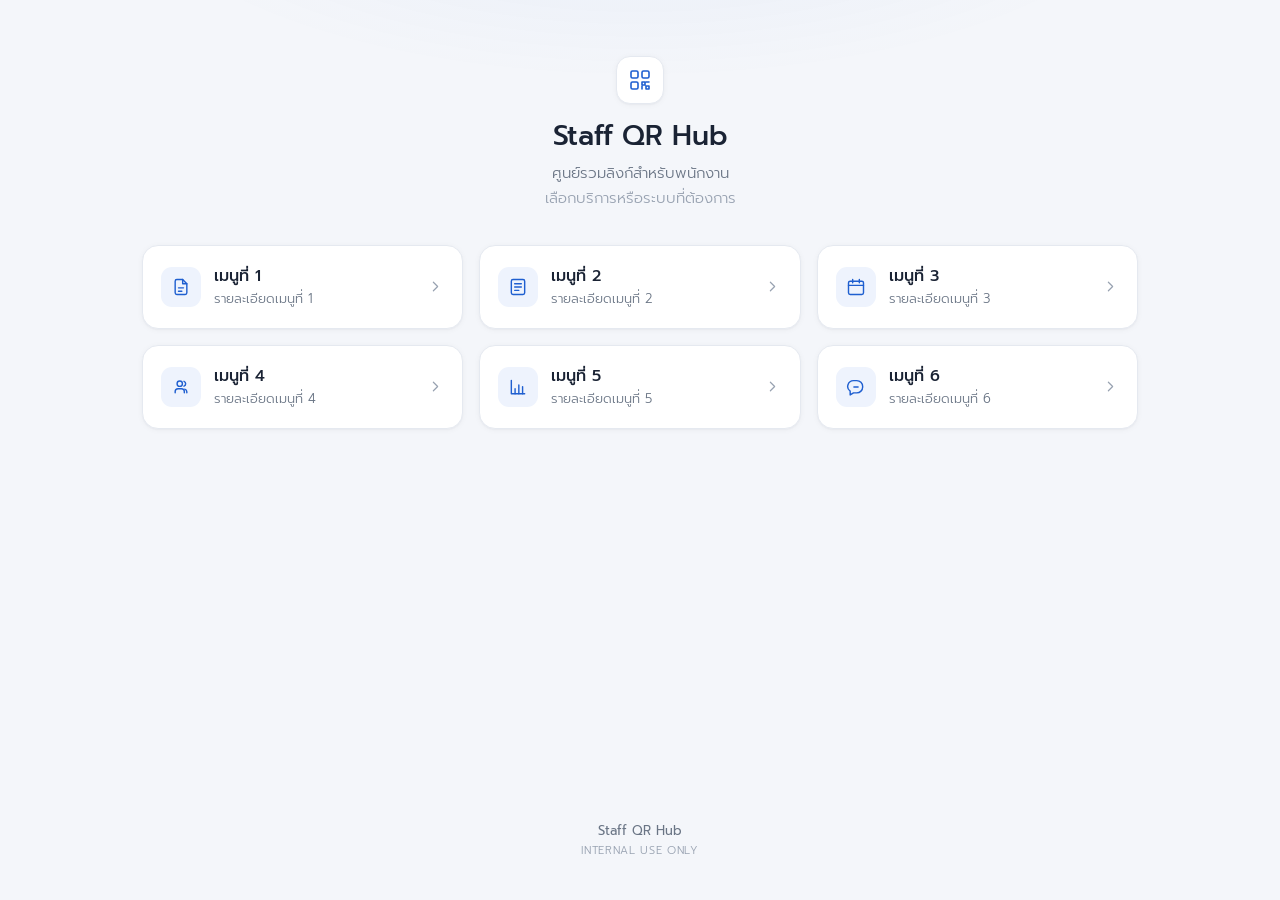
==== index.html @ 8002621c "first 2" ====
<!DOCTYPE html>
<html lang="th">
<head>
    <meta charset="UTF-8">
    <meta name="viewport" content="width=device-width, initial-scale=1.0">

    <title>Staff QR Hub</title>
    <meta name="description" content="ศูนย์รวมลิงก์สำหรับพนักงาน">
    <meta name="robots" content="noindex, nofollow">
    <meta name="theme-color" content="#f5f7fa">

    <link rel="preconnect" href="https://fonts.googleapis.com">
    <link rel="preconnect" href="https://fonts.gstatic.com" crossorigin>
    <link href="https://fonts.googleapis.com/css2?family=Prompt:wght@300;400;500;600&display=swap" rel="stylesheet">

    <link rel="stylesheet" href="assets/css/style.css">
</head>
<body>
    <div class="page">

        <header class="hero">
            <!--
                Logo placeholder
                แทนที่ทั้งบล็อกนี้ด้วยโลโก้จริงได้เลย เช่น
                <div class="hero__logo"><img src="assets/images/logo.svg" alt="โลโก้บริษัท"></div>
                ขนาดกล่องถูกกำหนดไว้ใน style.css แล้ว (.hero__logo)
            -->
            <div class="hero__logo" aria-hidden="true">
                <svg viewBox="0 0 24 24" fill="none" stroke="currentColor" stroke-width="1.6"
                     stroke-linecap="round" stroke-linejoin="round" focusable="false">
                    <rect x="3" y="3" width="7" height="7" rx="1.5"></rect>
                    <rect x="14" y="3" width="7" height="7" rx="1.5"></rect>
                    <rect x="3" y="14" width="7" height="7" rx="1.5"></rect>
                    <path d="M14 14h3v3h-3zM18 18h3v3h-3zM18 14h3M14 18v3"></path>
                </svg>
            </div>

            <h1 class="hero__title">Staff QR Hub</h1>

            <p class="hero__subtitle">
                ศูนย์รวมลิงก์สำหรับพนักงาน<br>
                <span class="hero__hint">เลือกบริการหรือระบบที่ต้องการ</span>
            </p>
        </header>

        <main>
            <h2 class="sr-only">รายการเมนู</h2>

            <!-- Card ทั้งหมดถูก render ด้วย assets/js/app.js จากข้อมูลใน assets/js/links.js -->
            <ul class="card-grid" id="linkGrid" aria-label="เมนูลิงก์สำหรับพนักงาน"></ul>

            <p class="grid-fallback" id="gridFallback" hidden>
                ยังไม่มีเมนูที่ตั้งค่าไว้ กรุณาเพิ่มข้อมูลในไฟล์ assets/js/links.js
            </p>
        </main>

        <footer class="footer">
            <p class="footer__name">Staff QR Hub</p>
            <p class="footer__note">Internal Use Only</p>
        </footer>

    </div>

    <script src="assets/js/links.js"></script>
    <script src="assets/js/app.js"></script>
</body>
</html>
---- assets/css/style.css ----
/* ==========================================================================
   Staff QR Hub — style.css
   Modern / Minimal / Professional — Mobile First
   --------------------------------------------------------------------------
   เปลี่ยน Brand Color ได้ที่ :root ด้านล่างจุดเดียว
   ========================================================================== */

/* --- Color system & tokens ----------------------------------------------- */
:root {
    /* Brand */
    --primary: #1f5fd0;
    --primary-dark: #17499f;
    --primary-soft: #eef3fd;
    --primary-ring: rgba(31, 95, 208, 0.22);

    /* Surfaces */
    --background: #f4f6fa;
    --surface: #ffffff;
    --surface-pressed: #f7f9fc;

    /* Text */
    --text-primary: #1a2334;
    --text-secondary: #6a7585;
    --text-tertiary: #98a2b1;

    /* Lines */
    --border: #e5e9f0;
    --border-hover: #c9d8f2;

    /* Elevation — อ่อนมากโดยตั้งใจ */
    --shadow-rest: 0 1px 2px rgba(18, 29, 48, 0.04),
                   0 1px 6px rgba(18, 29, 48, 0.04);
    --shadow-hover: 0 4px 10px rgba(18, 29, 48, 0.07),
                    0 10px 24px rgba(18, 29, 48, 0.07);

    /* Shape */
    --radius-card: 16px;
    --radius-icon: 11px;
    --radius-logo: 14px;

    /* Layout */
    --content-max: 1060px;
    --gutter: 16px;

    /* Motion */
    --ease: cubic-bezier(0.22, 0.68, 0.3, 1);
    --speed: 180ms;
}

/* --- Reset ---------------------------------------------------------------- */
*,
*::before,
*::after {
    box-sizing: border-box;
}

html {
    -webkit-text-size-adjust: 100%;
}

body {
    margin: 0;
    min-height: 100%;
    background-color: var(--background);
    color: var(--text-primary);
    font-family: "Prompt", -apple-system, BlinkMacSystemFont, "Segoe UI",
                 "Helvetica Neue", Arial, sans-serif;
    font-size: 16px;
    font-weight: 300;
    line-height: 1.6;
    overflow-x: hidden;
    -webkit-font-smoothing: antialiased;
    -moz-osx-font-smoothing: grayscale;
    -webkit-tap-highlight-color: transparent;
}

/* Decoration แบบ abstract บางมาก ไม่ใช้รูปภาพ ไม่รบกวน Content */
body::before {
    content: "";
    position: fixed;
    top: 0;
    left: 0;
    right: 0;
    height: 320px;
    background: radial-gradient(760px 300px at 50% -130px,
                rgba(31, 95, 208, 0.065), rgba(31, 95, 208, 0) 70%);
    pointer-events: none;
    z-index: 0;
}

h1, h2, h3, p, ul {
    margin: 0;
    padding: 0;
}

ul {
    list-style: none;
}

/* --- Layout shell --------------------------------------------------------- */
.page {
    position: relative;
    z-index: 1;
    width: 100%;
    max-width: var(--content-max);
    margin: 0 auto;
    padding: 26px var(--gutter) 24px;
    display: flex;
    flex-direction: column;
    min-height: 100vh;
}

.sr-only {
    position: absolute;
    width: 1px;
    height: 1px;
    margin: -1px;
    padding: 0;
    overflow: hidden;
    clip: rect(0 0 0 0);
    white-space: nowrap;
    border: 0;
}

/* --- Header (กระชับ ไม่กินพื้นที่ครึ่งจอ) -------------------------------- */
.hero {
    text-align: center;
    padding-bottom: 22px;
}

.hero__logo {
    width: 44px;
    height: 44px;
    margin: 0 auto 12px;
    display: flex;
    align-items: center;
    justify-content: center;
    border-radius: var(--radius-logo);
    background-color: var(--surface);
    border: 1px solid var(--border);
    box-shadow: var(--shadow-rest);
    color: var(--primary);
    overflow: hidden;
}

/* รองรับทั้ง SVG placeholder และไฟล์โลโก้จริงที่จะใส่ภายหลัง */
.hero__logo svg {
    width: 22px;
    height: 22px;
    display: block;
}

.hero__logo img {
    width: 100%;
    height: 100%;
    display: block;
    object-fit: contain;
}

.hero__title {
    font-size: 1.375rem;
    font-weight: 500;
    letter-spacing: -0.01em;
    line-height: 1.3;
    color: var(--text-primary);
}

.hero__subtitle {
    margin-top: 5px;
    font-size: 0.875rem;
    font-weight: 300;
    line-height: 1.65;
    color: var(--text-secondary);
}

.hero__hint {
    color: var(--text-tertiary);
}

/* --- Card grid ------------------------------------------------------------ */
.card-grid {
    display: grid;
    grid-template-columns: 1fr;
    gap: 12px;
    align-items: stretch;
}

.card-item {
    display: flex;
}

.grid-fallback {
    text-align: center;
    font-size: 0.9375rem;
    color: var(--text-secondary);
    padding: 28px 10px;
}

/* --- Card ----------------------------------------------------------------- */
.card {
    position: relative;
    display: flex;
    align-items: center;
    gap: 13px;
    width: 100%;
    min-height: 72px;
    padding: 15px 16px;
    background-color: var(--surface);
    border: 1px solid var(--border);
    border-radius: var(--radius-card);
    box-shadow: var(--shadow-rest);
    color: inherit;
    text-decoration: none;
    transition: transform var(--speed) var(--ease),
                box-shadow var(--speed) var(--ease),
                border-color var(--speed) var(--ease),
                background-color var(--speed) var(--ease);
}

.card__icon {
    flex: 0 0 auto;
    width: 38px;
    height: 38px;
    display: flex;
    align-items: center;
    justify-content: center;
    border-radius: var(--radius-icon);
    background-color: var(--primary-soft);
    color: var(--primary);
    transition: background-color var(--speed) var(--ease);
}

.card__icon svg {
    width: 19px;
    height: 19px;
    display: block;
}

.card__body {
    flex: 1 1 auto;
    min-width: 0;
    display: block;
}

.card__title {
    display: block;
    font-size: 0.9375rem;
    font-weight: 500;
    line-height: 1.45;
    color: var(--text-primary);
    overflow-wrap: anywhere;
    transition: color var(--speed) var(--ease);
}

.card__desc {
    /* -webkit-box + line-clamp กันคำอธิบายยาวจนดัน Card สูงผิดรูป */
    display: -webkit-box;
    -webkit-line-clamp: 2;
    line-clamp: 2;
    -webkit-box-orient: vertical;
    overflow: hidden;
    margin-top: 1px;
    font-size: 0.8125rem;
    font-weight: 300;
    line-height: 1.5;
    color: var(--text-secondary);
    overflow-wrap: anywhere;
}

.card__arrow {
    flex: 0 0 auto;
    display: flex;
    align-items: center;
    justify-content: center;
    width: 18px;
    height: 18px;
    color: var(--text-tertiary);
    transition: transform var(--speed) var(--ease),
                color var(--speed) var(--ease);
}

.card__arrow svg {
    width: 17px;
    height: 17px;
    display: block;
}

/* --- States --------------------------------------------------------------- */

/* Keyboard focus — ต้องเห็นชัด */
.card:focus-visible {
    outline: 2px solid var(--primary);
    outline-offset: 3px;
    border-color: var(--border-hover);
    box-shadow: var(--shadow-rest), 0 0 0 4px var(--primary-ring);
}

/* Touch active */
.card:active {
    transform: scale(0.99);
    background-color: var(--surface-pressed);
    border-color: var(--border-hover);
    box-shadow: var(--shadow-rest);
}

/* Hover — เฉพาะอุปกรณ์ที่มีเมาส์
   ใช้ transform อย่างเดียวในการขยับ จึงไม่ทำให้ layout กระโดด */
@media (hover: hover) and (pointer: fine) {
    .card:hover {
        transform: translateY(-2px);
        border-color: var(--border-hover);
        box-shadow: var(--shadow-hover);
    }

    .card:hover .card__title {
        color: var(--primary-dark);
    }

    .card:hover .card__arrow {
        transform: translateX(3px);
        color: var(--primary);
    }
}

/* --- Footer --------------------------------------------------------------- */
.footer {
    margin-top: auto;
    padding-top: 30px;
    text-align: center;
}

.footer__name {
    font-size: 0.8125rem;
    font-weight: 400;
    color: var(--text-secondary);
}

.footer__note {
    margin-top: 1px;
    font-size: 0.6875rem;
    font-weight: 300;
    letter-spacing: 0.06em;
    text-transform: uppercase;
    color: var(--text-tertiary);
}

/* --- Tablet: 2 cards / row ------------------------------------------------ */
@media (min-width: 768px) {
    :root {
        --gutter: 28px;
    }

    .page {
        padding-top: 44px;
        padding-bottom: 32px;
    }

    .hero {
        padding-bottom: 30px;
    }

    .hero__logo {
        width: 48px;
        height: 48px;
        margin-bottom: 14px;
    }

    .hero__logo svg {
        width: 24px;
        height: 24px;
    }

    .hero__title {
        font-size: 1.625rem;
    }

    .hero__subtitle {
        margin-top: 7px;
        font-size: 0.9375rem;
    }

    .card-grid {
        grid-template-columns: repeat(2, minmax(0, 1fr));
        gap: 14px;
    }

    .card {
        min-height: 80px;
        padding: 16px 18px;
    }
}

/* --- Desktop: 3 cards / row ----------------------------------------------- */
@media (min-width: 1024px) {
    :root {
        --gutter: 32px;
    }

    .page {
        padding-top: 56px;
        padding-bottom: 40px;
    }

    .hero {
        padding-bottom: 34px;
    }

    .hero__title {
        font-size: 1.75rem;
    }

    .card-grid {
        grid-template-columns: repeat(3, minmax(0, 1fr));
        gap: 16px;
    }

    .card {
        /* height:100% ทำให้ Card ในแถวเดียวกันสูงเท่ากันเสมอ */
        height: 100%;
        min-height: 84px;
        padding: 17px 18px;
    }

    .card__icon {
        width: 40px;
        height: 40px;
    }

    .card__icon svg {
        width: 20px;
        height: 20px;
    }

    .card__title {
        font-size: 1rem;
    }
}

/* --- Small phones (<= 359px) ---------------------------------------------- */
@media (max-width: 359px) {
    .page {
        padding-top: 22px;
    }

    .card {
        gap: 11px;
        padding: 14px;
    }

    .card__icon {
        width: 36px;
        height: 36px;
    }

    .card__icon svg {
        width: 18px;
        height: 18px;
    }
}

/* --- Landscape บนมือถือ: บีบ Header ลงอีก -------------------------------- */
@media (max-height: 480px) and (max-width: 767px) {
    .page {
        padding-top: 18px;
    }

    .hero {
        padding-bottom: 16px;
    }

    .hero__logo {
        margin-bottom: 8px;
    }
}

/* --- Reduced motion ------------------------------------------------------- */
@media (prefers-reduced-motion: reduce) {
    *,
    *::before,
    *::after {
        transition-duration: 0.01ms !important;
        animation-duration: 0.01ms !important;
    }

    .card:hover,
    .card:active {
        transform: none;
    }
}

/* --- Print ---------------------------------------------------------------- */
@media print {
    body {
        background: #fff;
    }

    body::before {
        display: none;
    }

    .card {
        box-shadow: none;
    }
}
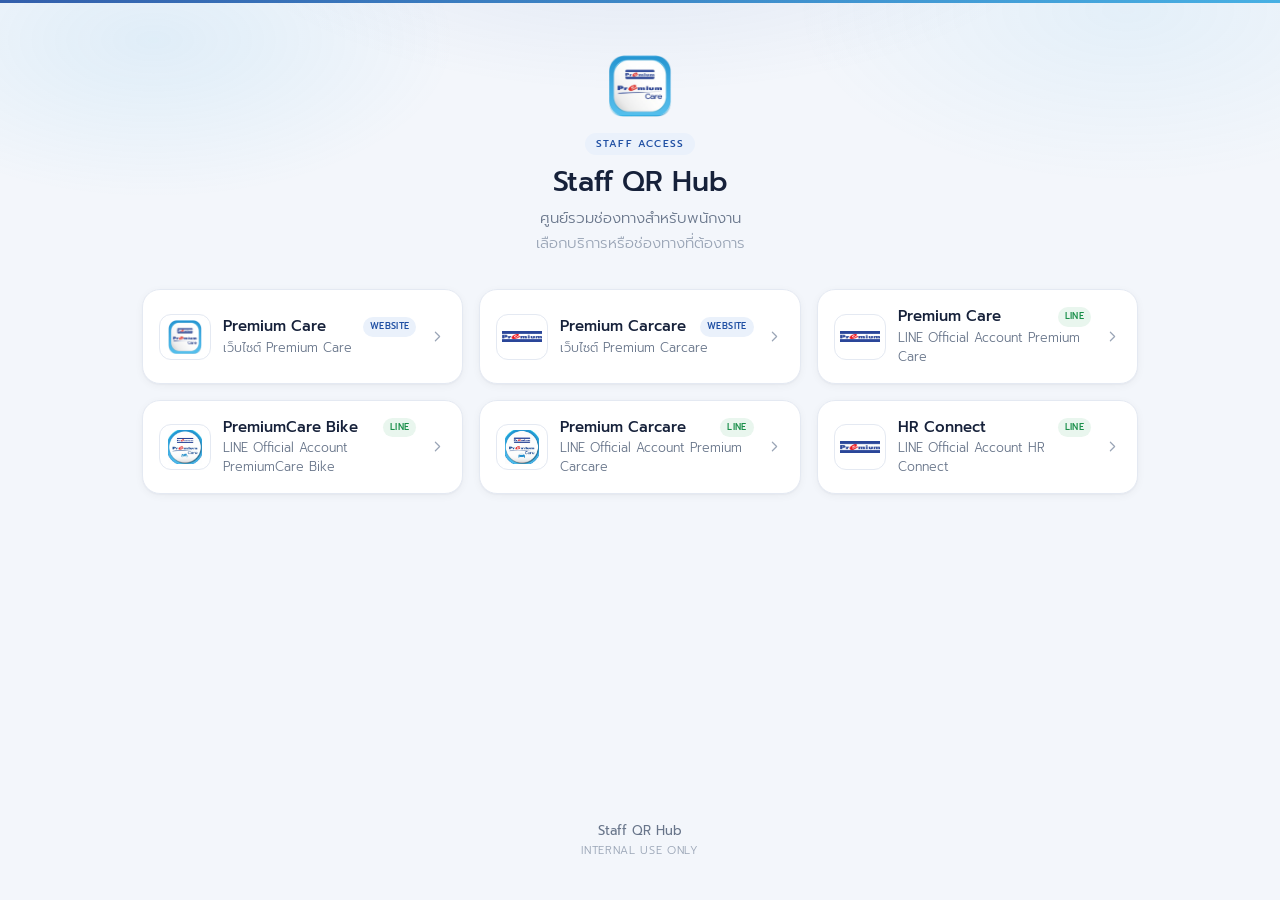
==== commit 5de512c6: "Update Staff QR Hub links and logos" ====
--- a/index.html
+++ b/index.html
@@ -7,7 +7,7 @@
     <title>Staff QR Hub</title>
     <meta name="description" content="ศูนย์รวมลิงก์สำหรับพนักงาน">
     <meta name="robots" content="noindex, nofollow">
-    <meta name="theme-color" content="#f5f7fa">
+    <meta name="theme-color" content="#f4f6fa">
 
     <link rel="preconnect" href="https://fonts.googleapis.com">
     <link rel="preconnect" href="https://fonts.gstatic.com" crossorigin>
@@ -20,26 +20,21 @@
 
         <header class="hero">
             <!--
-                Logo placeholder
-                แทนที่ทั้งบล็อกนี้ด้วยโลโก้จริงได้เลย เช่น
-                <div class="hero__logo"><img src="assets/images/logo.svg" alt="โลโก้บริษัท"></div>
+                โลโก้องค์กร — เปลี่ยนไฟล์ได้ที่ src ด้านล่าง
                 ขนาดกล่องถูกกำหนดไว้ใน style.css แล้ว (.hero__logo)
             -->
-            <div class="hero__logo" aria-hidden="true">
-                <svg viewBox="0 0 24 24" fill="none" stroke="currentColor" stroke-width="1.6"
-                     stroke-linecap="round" stroke-linejoin="round" focusable="false">
-                    <rect x="3" y="3" width="7" height="7" rx="1.5"></rect>
-                    <rect x="14" y="3" width="7" height="7" rx="1.5"></rect>
-                    <rect x="3" y="14" width="7" height="7" rx="1.5"></rect>
-                    <path d="M14 14h3v3h-3zM18 18h3v3h-3zM18 14h3M14 18v3"></path>
-                </svg>
+            <div class="hero__logo">
+                <img src="assets/images/logos/Premiumcare - Logo 1.png"
+                     alt="Premium Care" width="64" height="63" decoding="async">
             </div>
+
+            <p class="hero__badge">Staff Access</p>
 
             <h1 class="hero__title">Staff QR Hub</h1>
 
             <p class="hero__subtitle">
-                ศูนย์รวมลิงก์สำหรับพนักงาน<br>
-                <span class="hero__hint">เลือกบริการหรือระบบที่ต้องการ</span>
+                ศูนย์รวมช่องทางสำหรับพนักงาน<br>
+                <span class="hero__hint">เลือกบริการหรือช่องทางที่ต้องการ</span>
             </p>
         </header>
 
--- a/assets/css/style.css
+++ b/assets/css/style.css
@@ -1,6 +1,6 @@
 /* ==========================================================================
    Staff QR Hub — style.css
-   Modern / Minimal / Professional — Mobile First
+   Premium / Corporate / Modern / Minimal — Mobile First
    --------------------------------------------------------------------------
    เปลี่ยน Brand Color ได้ที่ :root ด้านล่างจุดเดียว
    ========================================================================== */
@@ -8,35 +8,44 @@
 /* --- Color system & tokens ----------------------------------------------- */
 :root {
     /* Brand */
-    --primary: #1f5fd0;
-    --primary-dark: #17499f;
-    --primary-soft: #eef3fd;
-    --primary-ring: rgba(31, 95, 208, 0.22);
+    --primary: #1f4fa3;
+    --primary-dark: #163a7c;
+    --primary-soft: #eaf1fb;
+    --primary-ring: rgba(31, 79, 163, 0.22);
+
+    /* Accent (ฟ้าอ่อนจากโลโก้) ใช้เฉพาะงาน decoration */
+    --accent: #36a9e1;
+    --accent-soft: #e8f5fd;
+
+    /* LINE */
+    --line-green: #1a8f4a;
+    --line-soft: #e9f6ee;
 
     /* Surfaces */
-    --background: #f4f6fa;
+    --background: #f3f6fb;
     --surface: #ffffff;
-    --surface-pressed: #f7f9fc;
+    --surface-muted: #f7f9fc;
+    --surface-pressed: #f5f8fc;
 
     /* Text */
-    --text-primary: #1a2334;
-    --text-secondary: #6a7585;
-    --text-tertiary: #98a2b1;
+    --text-primary: #16213a;
+    --text-secondary: #68758a;
+    --text-tertiary: #9aa5b6;
 
     /* Lines */
-    --border: #e5e9f0;
-    --border-hover: #c9d8f2;
+    --border: #e4e9f2;
+    --border-hover: #c2d5f0;
 
     /* Elevation — อ่อนมากโดยตั้งใจ */
-    --shadow-rest: 0 1px 2px rgba(18, 29, 48, 0.04),
-                   0 1px 6px rgba(18, 29, 48, 0.04);
-    --shadow-hover: 0 4px 10px rgba(18, 29, 48, 0.07),
-                    0 10px 24px rgba(18, 29, 48, 0.07);
+    --shadow-rest: 0 1px 2px rgba(16, 29, 56, 0.04),
+                   0 2px 8px rgba(16, 29, 56, 0.045);
+    --shadow-hover: 0 4px 10px rgba(16, 29, 56, 0.07),
+                    0 12px 26px rgba(16, 29, 56, 0.08);
 
     /* Shape */
-    --radius-card: 16px;
-    --radius-icon: 11px;
-    --radius-logo: 14px;
+    --radius-card: 18px;
+    --radius-logo: 12px;
+    --radius-pill: 999px;
 
     /* Layout */
     --content-max: 1060px;
@@ -74,18 +83,37 @@
     -webkit-tap-highlight-color: transparent;
 }
 
-/* Decoration แบบ abstract บางมาก ไม่ใช้รูปภาพ ไม่รบกวน Content */
+/*
+   Ambient background — สร้างด้วย CSS ล้วน ไม่ใช้ไฟล์รูป
+   เป็นแสงนวลสองจุดที่ด้านบน ความเข้มต่ำมาก จึงไม่แย่ง Card
+*/
 body::before {
     content: "";
     position: fixed;
     top: 0;
     left: 0;
     right: 0;
-    height: 320px;
-    background: radial-gradient(760px 300px at 50% -130px,
-                rgba(31, 95, 208, 0.065), rgba(31, 95, 208, 0) 70%);
+    height: 420px;
+    background:
+        radial-gradient(620px 260px at 50% -90px, rgba(31, 79, 163, 0.10), rgba(31, 79, 163, 0) 70%),
+        radial-gradient(420px 220px at 12% 40px, rgba(54, 169, 225, 0.10), rgba(54, 169, 225, 0) 72%),
+        radial-gradient(460px 240px at 88% 10px, rgba(54, 169, 225, 0.08), rgba(54, 169, 225, 0) 72%);
     pointer-events: none;
     z-index: 0;
+}
+
+/* เส้นคั่นบาง ๆ ใต้โซน Header ช่วยแยกชั้นให้หน้าดูมีโครงสร้าง */
+body::after {
+    content: "";
+    position: fixed;
+    top: 0;
+    left: 0;
+    right: 0;
+    height: 3px;
+    background: linear-gradient(90deg, var(--primary), var(--accent));
+    opacity: 0.9;
+    pointer-events: none;
+    z-index: 2;
 }
 
 h1, h2, h3, p, ul {
@@ -95,6 +123,10 @@
 
 ul {
     list-style: none;
+}
+
+img {
+    max-width: 100%;
 }
 
 /* --- Layout shell --------------------------------------------------------- */
@@ -129,27 +161,15 @@
 }
 
 .hero__logo {
-    width: 44px;
-    height: 44px;
-    margin: 0 auto 12px;
+    width: 58px;
+    height: 58px;
+    margin: 0 auto 10px;
     display: flex;
     align-items: center;
     justify-content: center;
-    border-radius: var(--radius-logo);
-    background-color: var(--surface);
-    border: 1px solid var(--border);
-    box-shadow: var(--shadow-rest);
-    color: var(--primary);
-    overflow: hidden;
-}
-
-/* รองรับทั้ง SVG placeholder และไฟล์โลโก้จริงที่จะใส่ภายหลัง */
-.hero__logo svg {
-    width: 22px;
-    height: 22px;
-    display: block;
-}
-
+}
+
+/* object-fit: contain — โลโก้ไม่ถูกยืด ไม่ว่าสัดส่วนไฟล์จะเป็นแบบใด */
 .hero__logo img {
     width: 100%;
     height: 100%;
@@ -157,8 +177,22 @@
     object-fit: contain;
 }
 
+.hero__badge {
+    display: inline-block;
+    padding: 3px 11px;
+    border-radius: var(--radius-pill);
+    background-color: var(--primary-soft);
+    color: var(--primary);
+    font-size: 0.625rem;
+    font-weight: 500;
+    letter-spacing: 0.12em;
+    text-transform: uppercase;
+    line-height: 1.6;
+}
+
 .hero__title {
-    font-size: 1.375rem;
+    margin-top: 8px;
+    font-size: 1.4375rem;
     font-weight: 500;
     letter-spacing: -0.01em;
     line-height: 1.3;
@@ -166,7 +200,7 @@
 }
 
 .hero__subtitle {
-    margin-top: 5px;
+    margin-top: 4px;
     font-size: 0.875rem;
     font-weight: 300;
     line-height: 1.65;
@@ -203,8 +237,8 @@
     align-items: center;
     gap: 13px;
     width: 100%;
-    min-height: 72px;
-    padding: 15px 16px;
+    min-height: 76px;
+    padding: 14px 15px;
     background-color: var(--surface);
     border: 1px solid var(--border);
     border-radius: var(--radius-card);
@@ -217,33 +251,62 @@
                 background-color var(--speed) var(--ease);
 }
 
+/* --- Logo area ------------------------------------------------------------ */
 .card__icon {
     flex: 0 0 auto;
-    width: 38px;
-    height: 38px;
+    width: 54px;
+    height: 46px;
     display: flex;
     align-items: center;
     justify-content: center;
-    border-radius: var(--radius-icon);
+    border-radius: var(--radius-logo);
     background-color: var(--primary-soft);
     color: var(--primary);
-    transition: background-color var(--speed) var(--ease);
+    transition: background-color var(--speed) var(--ease),
+                border-color var(--speed) var(--ease);
 }
 
 .card__icon svg {
-    width: 19px;
-    height: 19px;
+    width: 21px;
+    height: 21px;
     display: block;
 }
 
+/*
+   กล่องโลโก้ — พื้นขาว + เส้นบาง
+   โลโก้แต่ละไฟล์สัดส่วนไม่เท่ากัน (จัตุรัส / แนวนอน)
+   object-fit: contain + padding ทำให้ทุกใบดูเป็นระเบียบและไม่ถูกยืด
+*/
+.card__icon--logo {
+    background-color: var(--surface);
+    border: 1px solid var(--border);
+    padding: 5px;
+}
+
+.card__icon--logo img {
+    width: 100%;
+    height: 100%;
+    display: block;
+    object-fit: contain;
+}
+
+/* --- Card text ------------------------------------------------------------ */
 .card__body {
     flex: 1 1 auto;
     min-width: 0;
     display: block;
 }
 
+/* แถวบน: ชื่อเมนู + Badge — Badge ชิดขวา ไม่ทับข้อความ */
+.card__row {
+    display: flex;
+    align-items: center;
+    gap: 7px;
+}
+
 .card__title {
-    display: block;
+    flex: 0 1 auto;
+    min-width: 0;
     font-size: 0.9375rem;
     font-weight: 500;
     line-height: 1.45;
@@ -260,13 +323,38 @@
     -webkit-box-orient: vertical;
     overflow: hidden;
     margin-top: 1px;
-    font-size: 0.8125rem;
+    font-size: 0.75rem;
     font-weight: 300;
     line-height: 1.5;
     color: var(--text-secondary);
     overflow-wrap: anywhere;
 }
 
+/* --- Badge: WEBSITE / LINE ------------------------------------------------ */
+/* วางอยู่ระหว่างข้อความกับ Arrow — ไม่เบียดข้อความเพราะ body ยืดหดได้ */
+.card__badge {
+    flex: 0 0 auto;
+    margin-left: auto;
+    padding: 2px 7px;
+    border-radius: var(--radius-pill);
+    font-size: 0.5625rem;
+    font-weight: 500;
+    letter-spacing: 0.04em;
+    line-height: 1.75;
+    white-space: nowrap;
+}
+
+.card__badge--website {
+    background-color: var(--primary-soft);
+    color: var(--primary);
+}
+
+.card__badge--line {
+    background-color: var(--line-soft);
+    color: var(--line-green);
+}
+
+/* --- Arrow ---------------------------------------------------------------- */
 .card__arrow {
     flex: 0 0 auto;
     display: flex;
@@ -313,7 +401,7 @@
     }
 
     .card:hover .card__title {
-        color: var(--primary-dark);
+        color: var(--primary);
     }
 
     .card:hover .card__arrow {
@@ -344,6 +432,48 @@
     color: var(--text-tertiary);
 }
 
+/* ==========================================================================
+   Entrance animation — CSS ล้วน ไม่ใช้ Library
+   ========================================================================== */
+@keyframes riseIn {
+    from {
+        opacity: 0;
+        transform: translateY(10px);
+    }
+    to {
+        opacity: 1;
+        transform: translateY(0);
+    }
+}
+
+.hero,
+.card-item,
+.footer {
+    animation: riseIn 420ms var(--ease) both;
+}
+
+.hero {
+    animation-delay: 0ms;
+}
+
+/* Stagger ทีละ 40ms */
+.card-item:nth-child(1)  { animation-delay:  80ms; }
+.card-item:nth-child(2)  { animation-delay: 120ms; }
+.card-item:nth-child(3)  { animation-delay: 160ms; }
+.card-item:nth-child(4)  { animation-delay: 200ms; }
+.card-item:nth-child(5)  { animation-delay: 240ms; }
+.card-item:nth-child(6)  { animation-delay: 280ms; }
+.card-item:nth-child(7)  { animation-delay: 320ms; }
+.card-item:nth-child(8)  { animation-delay: 360ms; }
+.card-item:nth-child(9)  { animation-delay: 400ms; }
+.card-item:nth-child(10) { animation-delay: 440ms; }
+.card-item:nth-child(11) { animation-delay: 480ms; }
+.card-item:nth-child(n+12) { animation-delay: 520ms; }
+
+.footer {
+    animation-delay: 560ms;
+}
+
 /* --- Tablet: 2 cards / row ------------------------------------------------ */
 @media (min-width: 768px) {
     :root {
@@ -360,14 +490,9 @@
     }
 
     .hero__logo {
-        width: 48px;
-        height: 48px;
-        margin-bottom: 14px;
-    }
-
-    .hero__logo svg {
-        width: 24px;
-        height: 24px;
+        width: 64px;
+        height: 64px;
+        margin-bottom: 12px;
     }
 
     .hero__title {
@@ -375,7 +500,7 @@
     }
 
     .hero__subtitle {
-        margin-top: 7px;
+        margin-top: 6px;
         font-size: 0.9375rem;
     }
 
@@ -385,8 +510,12 @@
     }
 
     .card {
-        min-height: 80px;
-        padding: 16px 18px;
+        min-height: 84px;
+        padding: 15px 17px;
+    }
+
+    .card__desc {
+        font-size: 0.78125rem;
     }
 }
 
@@ -397,7 +526,7 @@
     }
 
     .page {
-        padding-top: 56px;
+        padding-top: 54px;
         padding-bottom: 40px;
     }
 
@@ -417,22 +546,36 @@
     .card {
         /* height:100% ทำให้ Card ในแถวเดียวกันสูงเท่ากันเสมอ */
         height: 100%;
-        min-height: 84px;
-        padding: 17px 18px;
+        min-height: 88px;
+        padding: 16px 16px;
+        gap: 12px;
     }
 
     .card__icon {
-        width: 40px;
-        height: 40px;
-    }
-
-    .card__icon svg {
-        width: 20px;
-        height: 20px;
+        width: 52px;
+        height: 46px;
     }
 
     .card__title {
-        font-size: 1rem;
+        font-size: 0.9375rem;
+    }
+}
+
+/* --- Desktop ช่วงแคบ (1024-1199px): บีบระยะให้ชื่อเมนูอยู่บรรทัดเดียว ----- */
+@media (min-width: 1024px) and (max-width: 1199px) {
+    .card {
+        padding: 15px 14px;
+        gap: 11px;
+    }
+
+    .card__icon {
+        width: 48px;
+        height: 42px;
+    }
+
+    .card__badge {
+        padding: 2px 6px;
+        letter-spacing: 0.02em;
     }
 }
 
@@ -443,18 +586,24 @@
     }
 
     .card {
-        gap: 11px;
-        padding: 14px;
+        gap: 10px;
+        padding: 12px;
     }
 
     .card__icon {
-        width: 36px;
-        height: 36px;
-    }
-
-    .card__icon svg {
-        width: 18px;
-        height: 18px;
+        width: 46px;
+        height: 40px;
+    }
+
+    /* ย่อชื่อเมนูและ Badge เล็กน้อย เพื่อให้อยู่บรรทัดเดียวบนจอ 320px */
+    .card__title {
+        font-size: 0.90625rem;
+    }
+
+    .card__badge {
+        padding: 2px 6px;
+        font-size: 0.53125rem;
+        letter-spacing: 0.02em;
     }
 }
 
@@ -469,7 +618,9 @@
     }
 
     .hero__logo {
-        margin-bottom: 8px;
+        width: 48px;
+        height: 48px;
+        margin-bottom: 6px;
     }
 }
 
@@ -480,6 +631,16 @@
     *::after {
         transition-duration: 0.01ms !important;
         animation-duration: 0.01ms !important;
+        animation-delay: 0ms !important;
+        animation-iteration-count: 1 !important;
+    }
+
+    .hero,
+    .card-item,
+    .footer {
+        animation: none;
+        opacity: 1;
+        transform: none;
     }
 
     .card:hover,
@@ -494,8 +655,15 @@
         background: #fff;
     }
 
-    body::before {
+    body::before,
+    body::after {
         display: none;
+    }
+
+    .hero,
+    .card-item,
+    .footer {
+        animation: none;
     }
 
     .card {
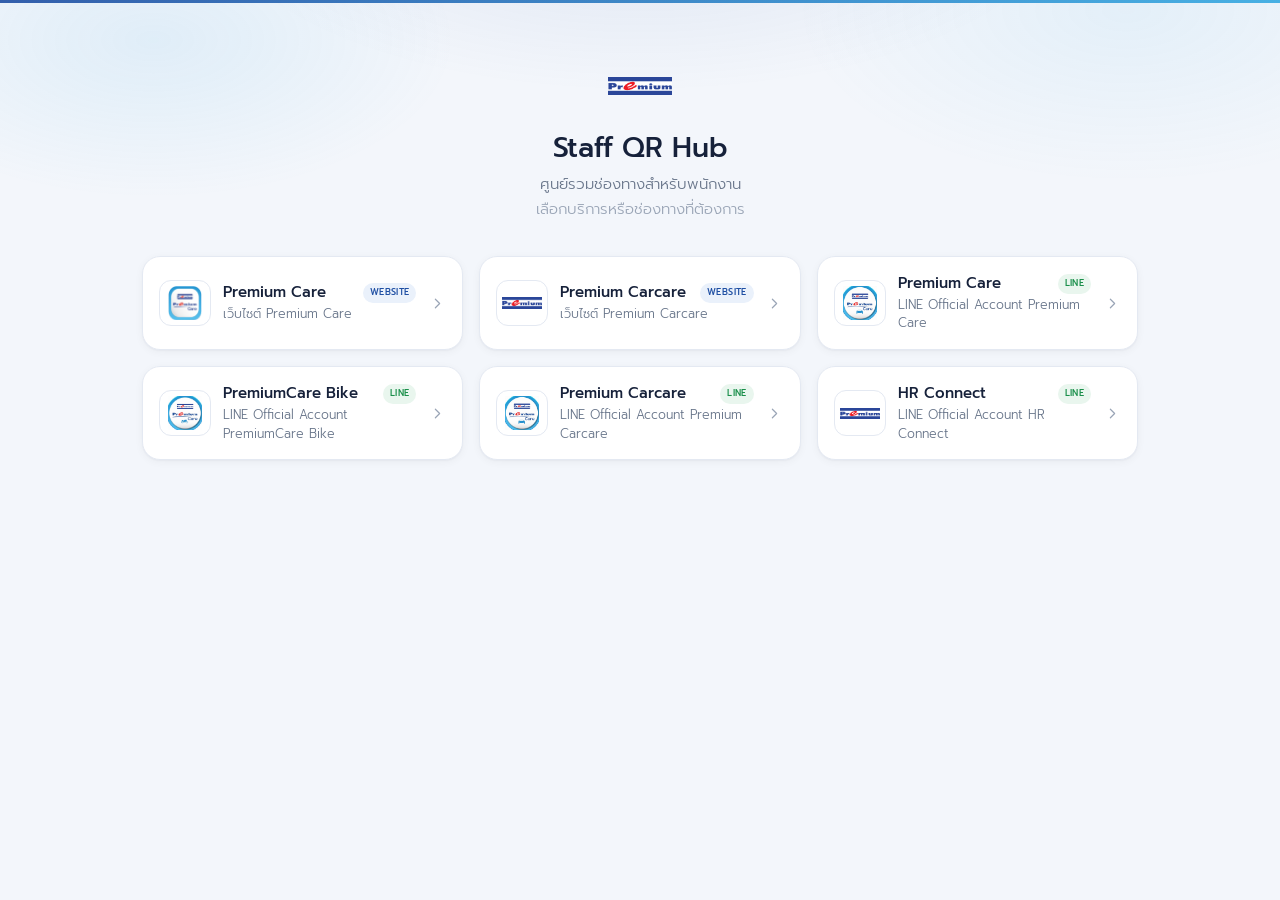
==== commit 3a0d5214: "Add cache busting for static assets" ====
--- a/index.html
+++ b/index.html
@@ -13,7 +13,7 @@
     <link rel="preconnect" href="https://fonts.gstatic.com" crossorigin>
     <link href="https://fonts.googleapis.com/css2?family=Prompt:wght@300;400;500;600&display=swap" rel="stylesheet">
 
-    <link rel="stylesheet" href="assets/css/style.css">
+    <link rel="stylesheet" href="assets/css/style.css?v=20261005-2">
 </head>
 <body>
     <div class="page">
@@ -24,11 +24,10 @@
                 ขนาดกล่องถูกกำหนดไว้ใน style.css แล้ว (.hero__logo)
             -->
             <div class="hero__logo">
-                <img src="assets/images/logos/Premiumcare - Logo 1.png"
+                <img src="assets/images/logos/Premiumcare - Logo 2.jpg"
                      alt="Premium Care" width="64" height="63" decoding="async">
             </div>
 
-            <p class="hero__badge">Staff Access</p>
 
             <h1 class="hero__title">Staff QR Hub</h1>
 
@@ -49,14 +48,12 @@
             </p>
         </main>
 
-        <footer class="footer">
-            <p class="footer__name">Staff QR Hub</p>
-            <p class="footer__note">Internal Use Only</p>
-        </footer>
 
     </div>
 
     <script src="assets/js/links.js"></script>
     <script src="assets/js/app.js"></script>
+      <script src="assets/js/links.js?v=20261005-2"></script>
+    <script src="assets/js/app.js?v=20261005-2"></script>
 </body>
 </html>
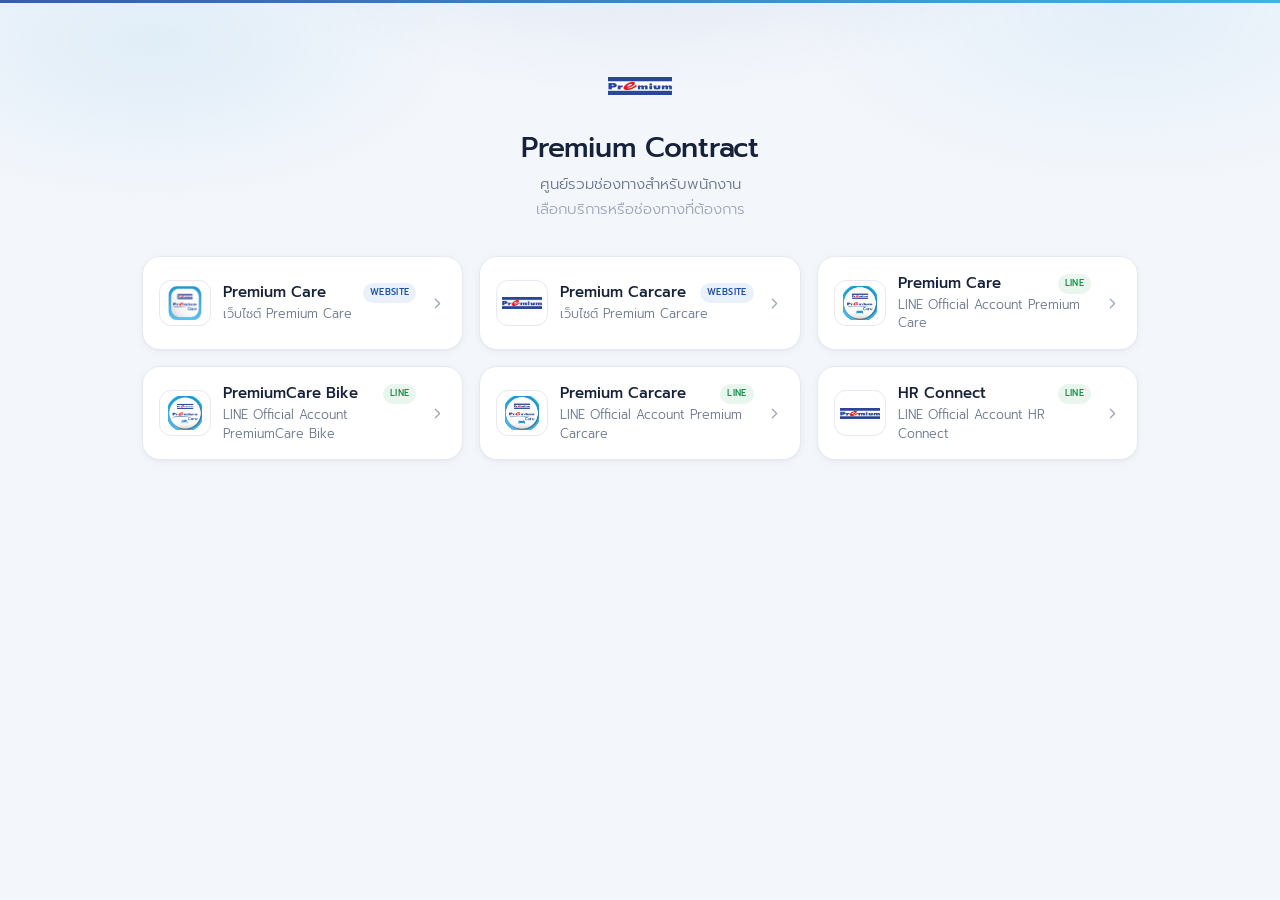
==== commit 6ebc8083: "update fix text" ====
--- a/index.html
+++ b/index.html
@@ -29,7 +29,7 @@
             </div>
 
 
-            <h1 class="hero__title">Staff QR Hub</h1>
+            <h1 class="hero__title">Premium Contract</h1>
 
             <p class="hero__subtitle">
                 ศูนย์รวมช่องทางสำหรับพนักงาน<br>
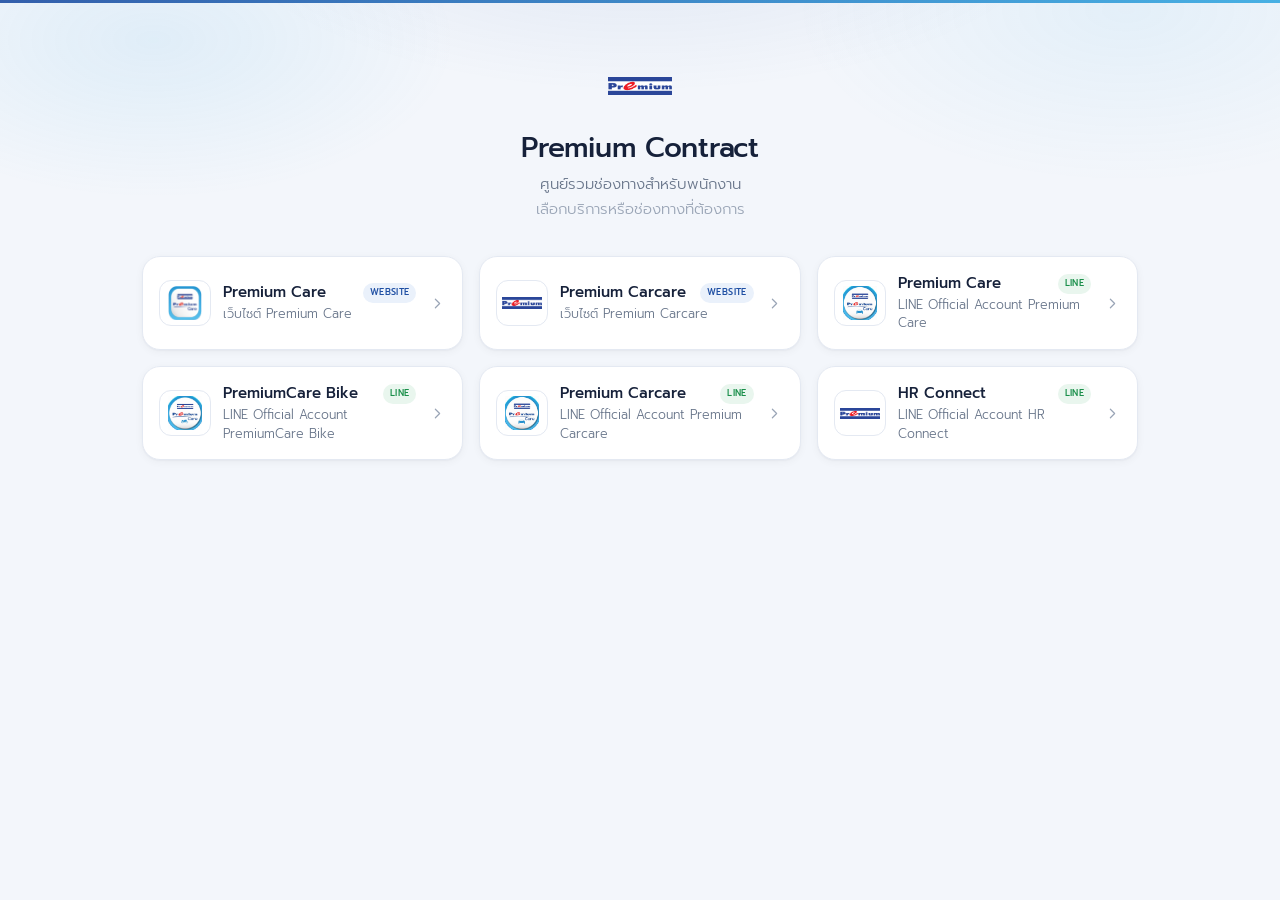
==== commit 7b9dce2c: "update text" ====
--- a/index.html
+++ b/index.html
@@ -8,7 +8,9 @@
     <meta name="description" content="ศูนย์รวมลิงก์สำหรับพนักงาน">
     <meta name="robots" content="noindex, nofollow">
     <meta name="theme-color" content="#f4f6fa">
-
+    <meta http-equiv="Cache-Control" content="no-cache, no-store, must-revalidate">
+    <meta http-equiv="Pragma" content="no-cache">
+    <meta http-equiv="Expires" content="0">
     <link rel="preconnect" href="https://fonts.googleapis.com">
     <link rel="preconnect" href="https://fonts.gstatic.com" crossorigin>
     <link href="https://fonts.googleapis.com/css2?family=Prompt:wght@300;400;500;600&display=swap" rel="stylesheet">
@@ -53,7 +55,5 @@
 
     <script src="assets/js/links.js"></script>
     <script src="assets/js/app.js"></script>
-      <script src="assets/js/links.js?v=20261005-2"></script>
-    <script src="assets/js/app.js?v=20261005-2"></script>
 </body>
 </html>
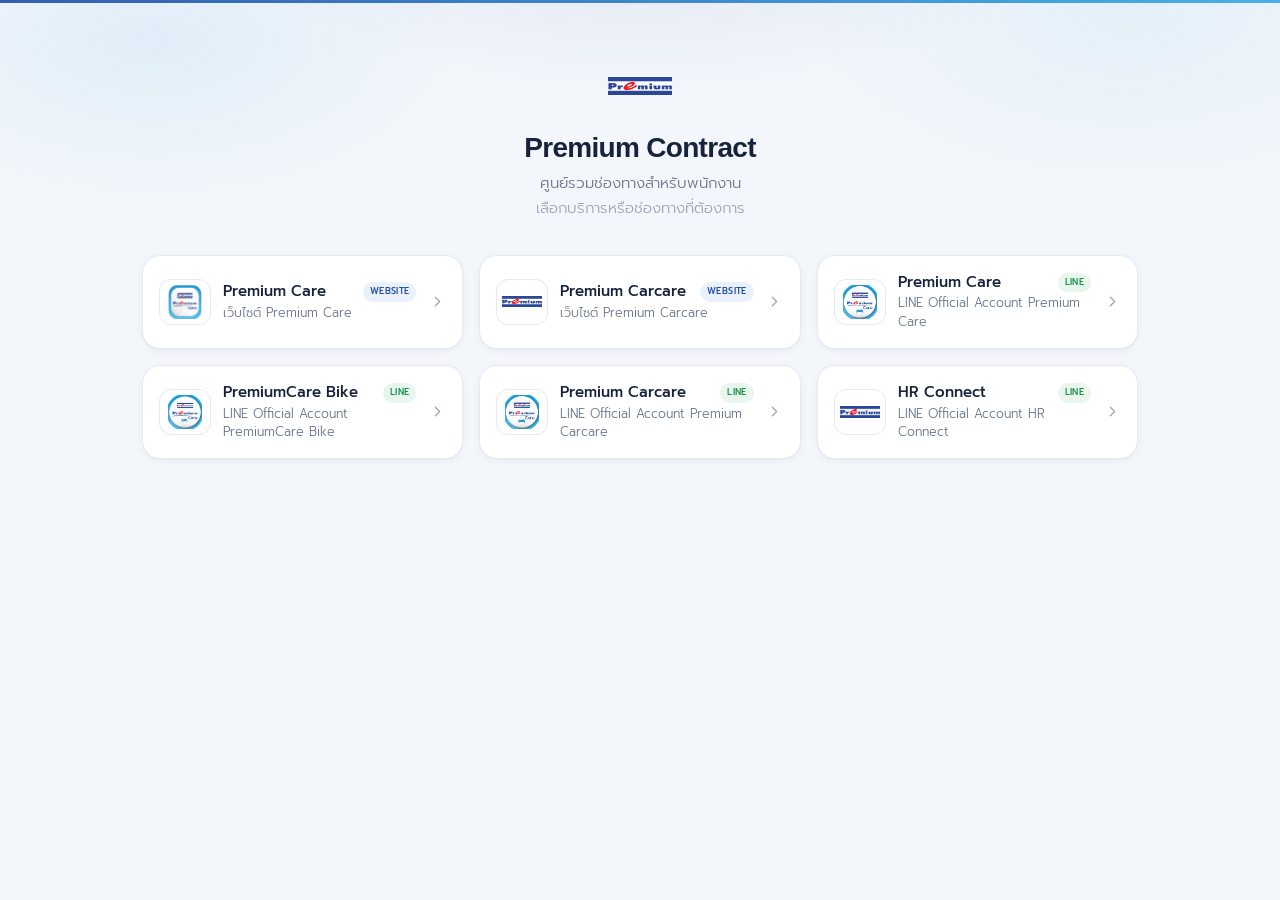
==== commit 0893e090: "Update asset cache version" ====
--- a/index.html
+++ b/index.html
@@ -53,7 +53,7 @@
 
     </div>
 
-    <script src="assets/js/links.js"></script>
-    <script src="assets/js/app.js"></script>
+<script src="assets/js/links.js?v=20261005-3"></script>
+<script src="assets/js/app.js?v=20261005-3"></script>
 </body>
 </html>
--- a/assets/css/style.css
+++ b/assets/css/style.css
@@ -191,12 +191,14 @@
 }
 
 .hero__title {
-    margin-top: 8px;
-    font-size: 1.4375rem;
-    font-weight: 500;
-    letter-spacing: -0.01em;
-    line-height: 1.3;
-    color: var(--text-primary);
+    margin-top: 10px;
+    font-family: "Prompt", sans-serif;
+    font-size: clamp(1.5rem, 4vw, 2rem);
+    font-weight: 600;
+    line-height: 1.25;
+    letter-spacing: -0.025em;
+    color: #17233d;
+    text-align: center;
 }
 
 .hero__subtitle {
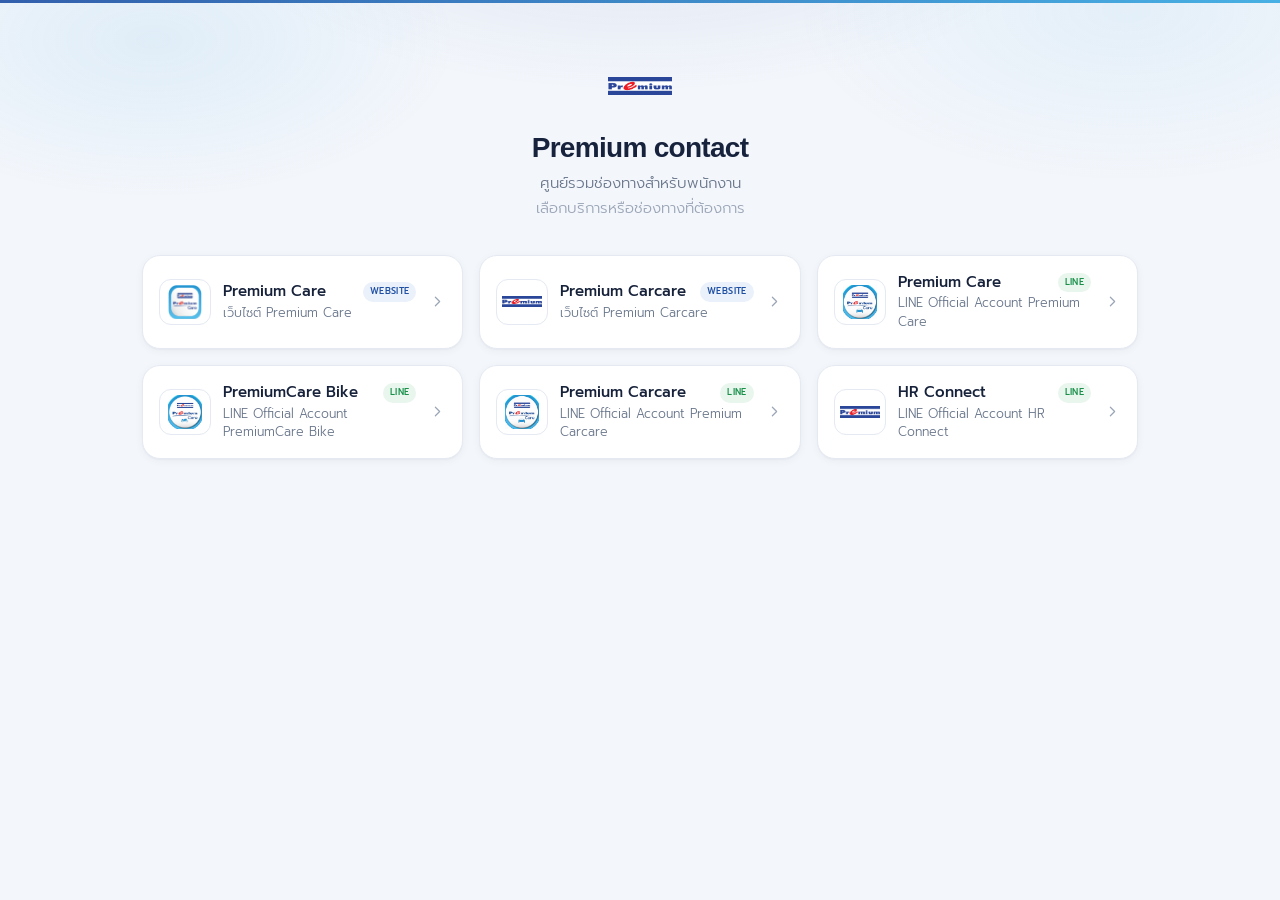
==== commit 5456e063: "fix text contact" ====
--- a/index.html
+++ b/index.html
@@ -14,8 +14,8 @@
     <link rel="preconnect" href="https://fonts.googleapis.com">
     <link rel="preconnect" href="https://fonts.gstatic.com" crossorigin>
     <link href="https://fonts.googleapis.com/css2?family=Prompt:wght@300;400;500;600&display=swap" rel="stylesheet">
-
-    <link rel="stylesheet" href="assets/css/style.css?v=20261005-2">
+    <link rel="stylesheet" href="assets/css/style.css?v=20261005-3">
+    <link rel="stylesheet" href="assets/css/style.css?v=1.0.3">
 </head>
 <body>
     <div class="page">
@@ -31,7 +31,7 @@
             </div>
 
 
-            <h1 class="hero__title">Premium Contract</h1>
+            <h1 class="hero__title">Premium contact</h1>
 
             <p class="hero__subtitle">
                 ศูนย์รวมช่องทางสำหรับพนักงาน<br>
